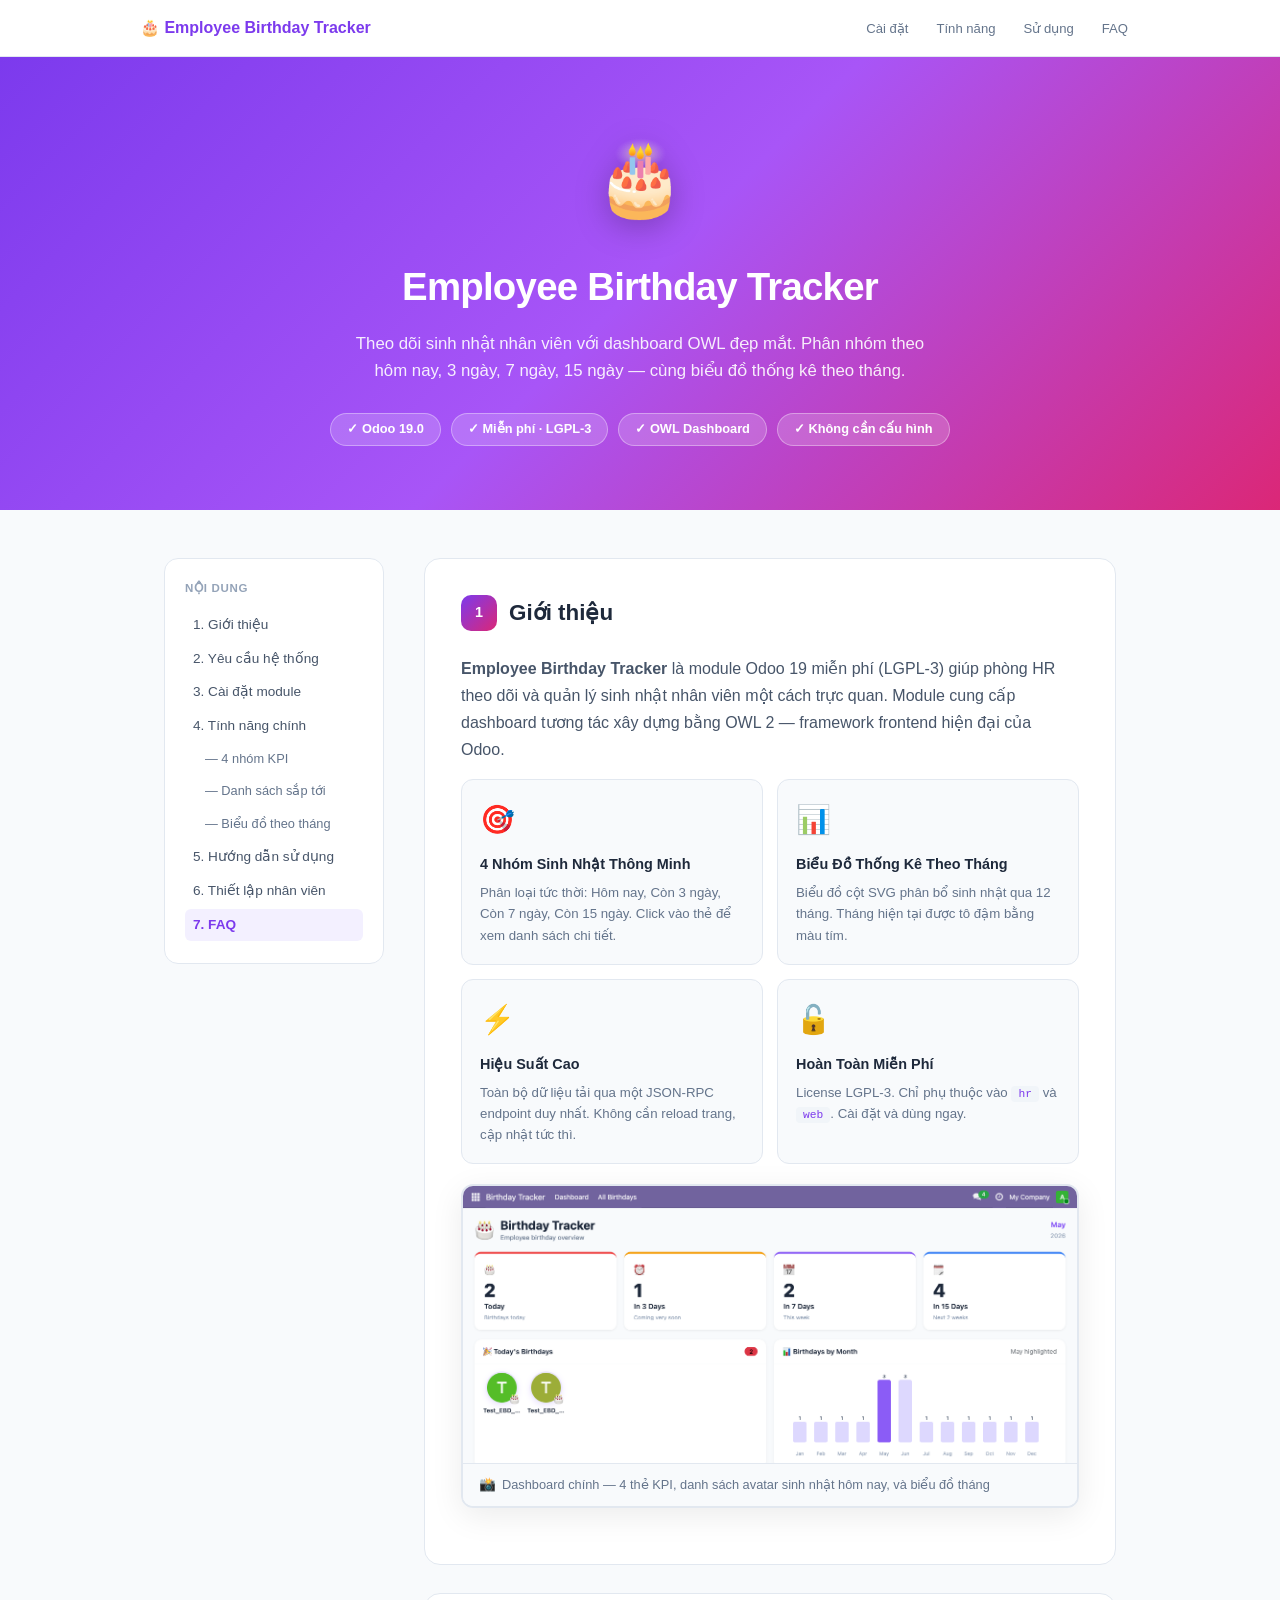
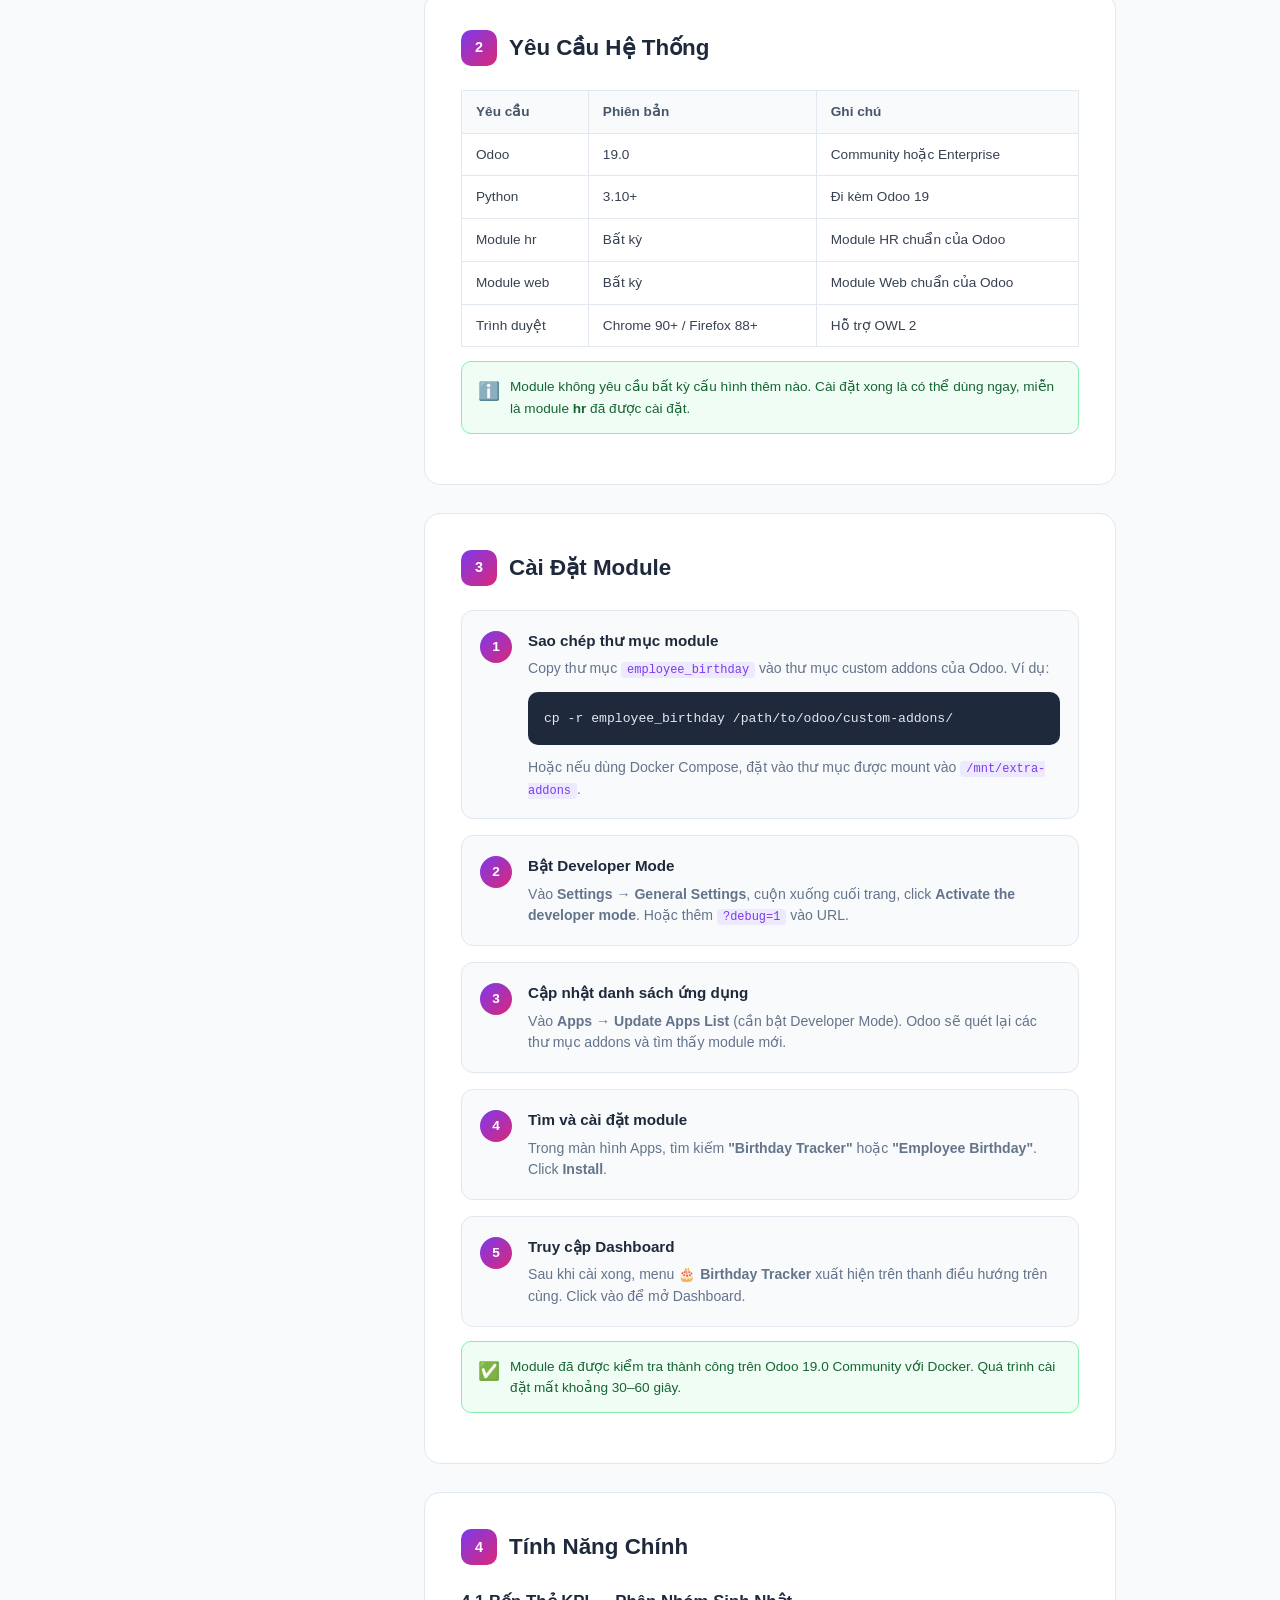
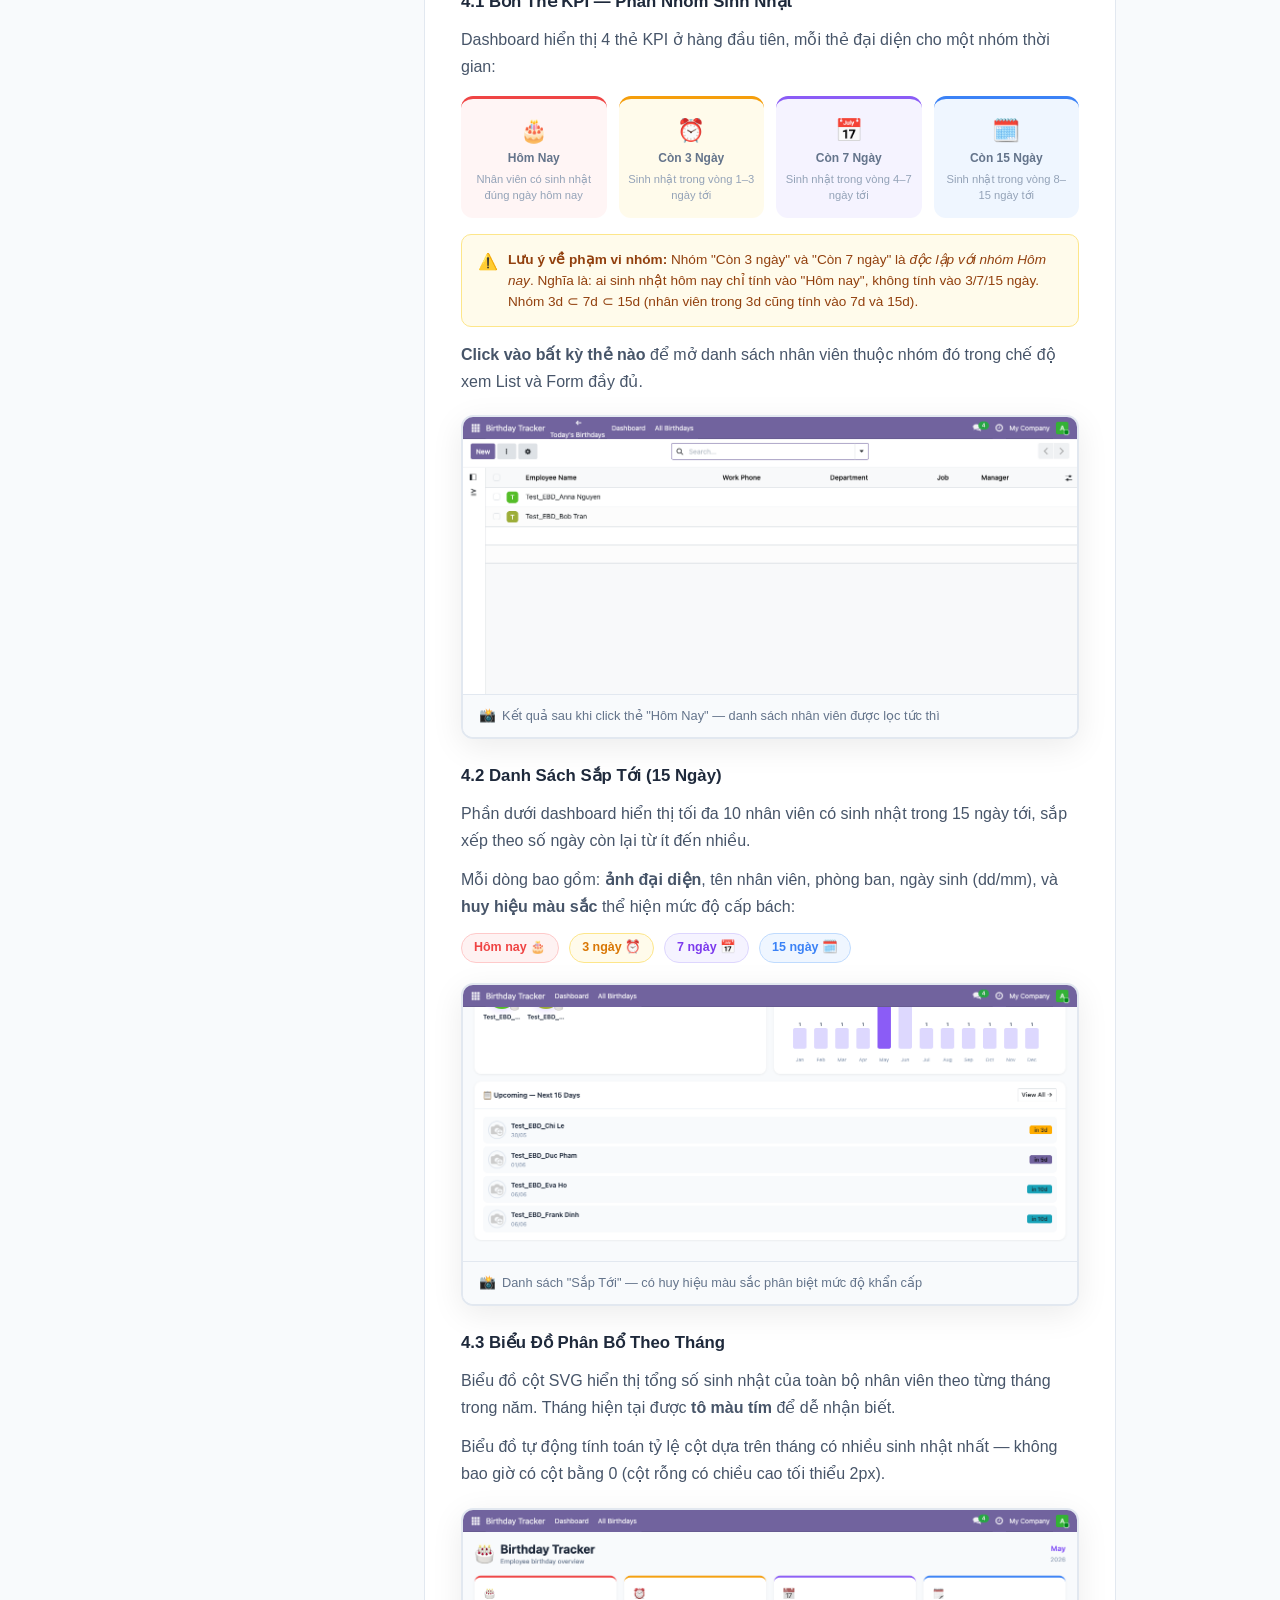
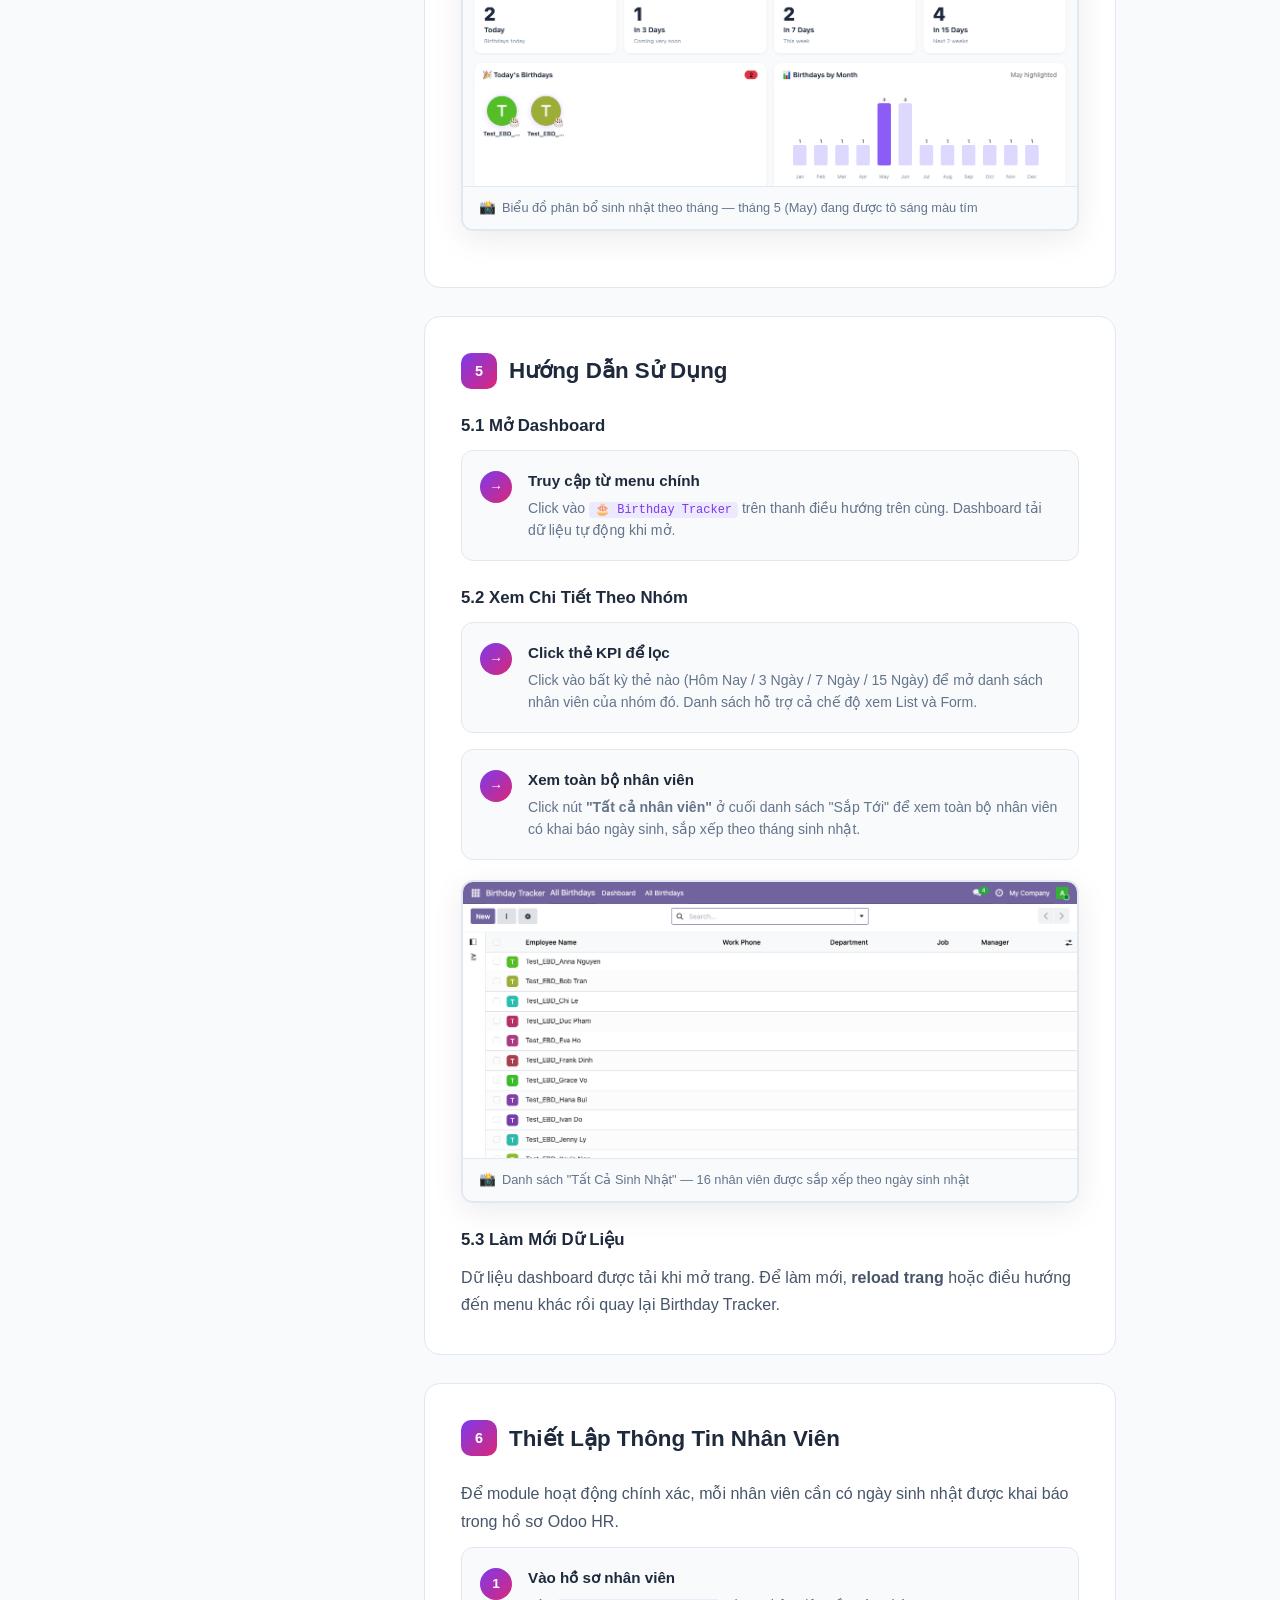
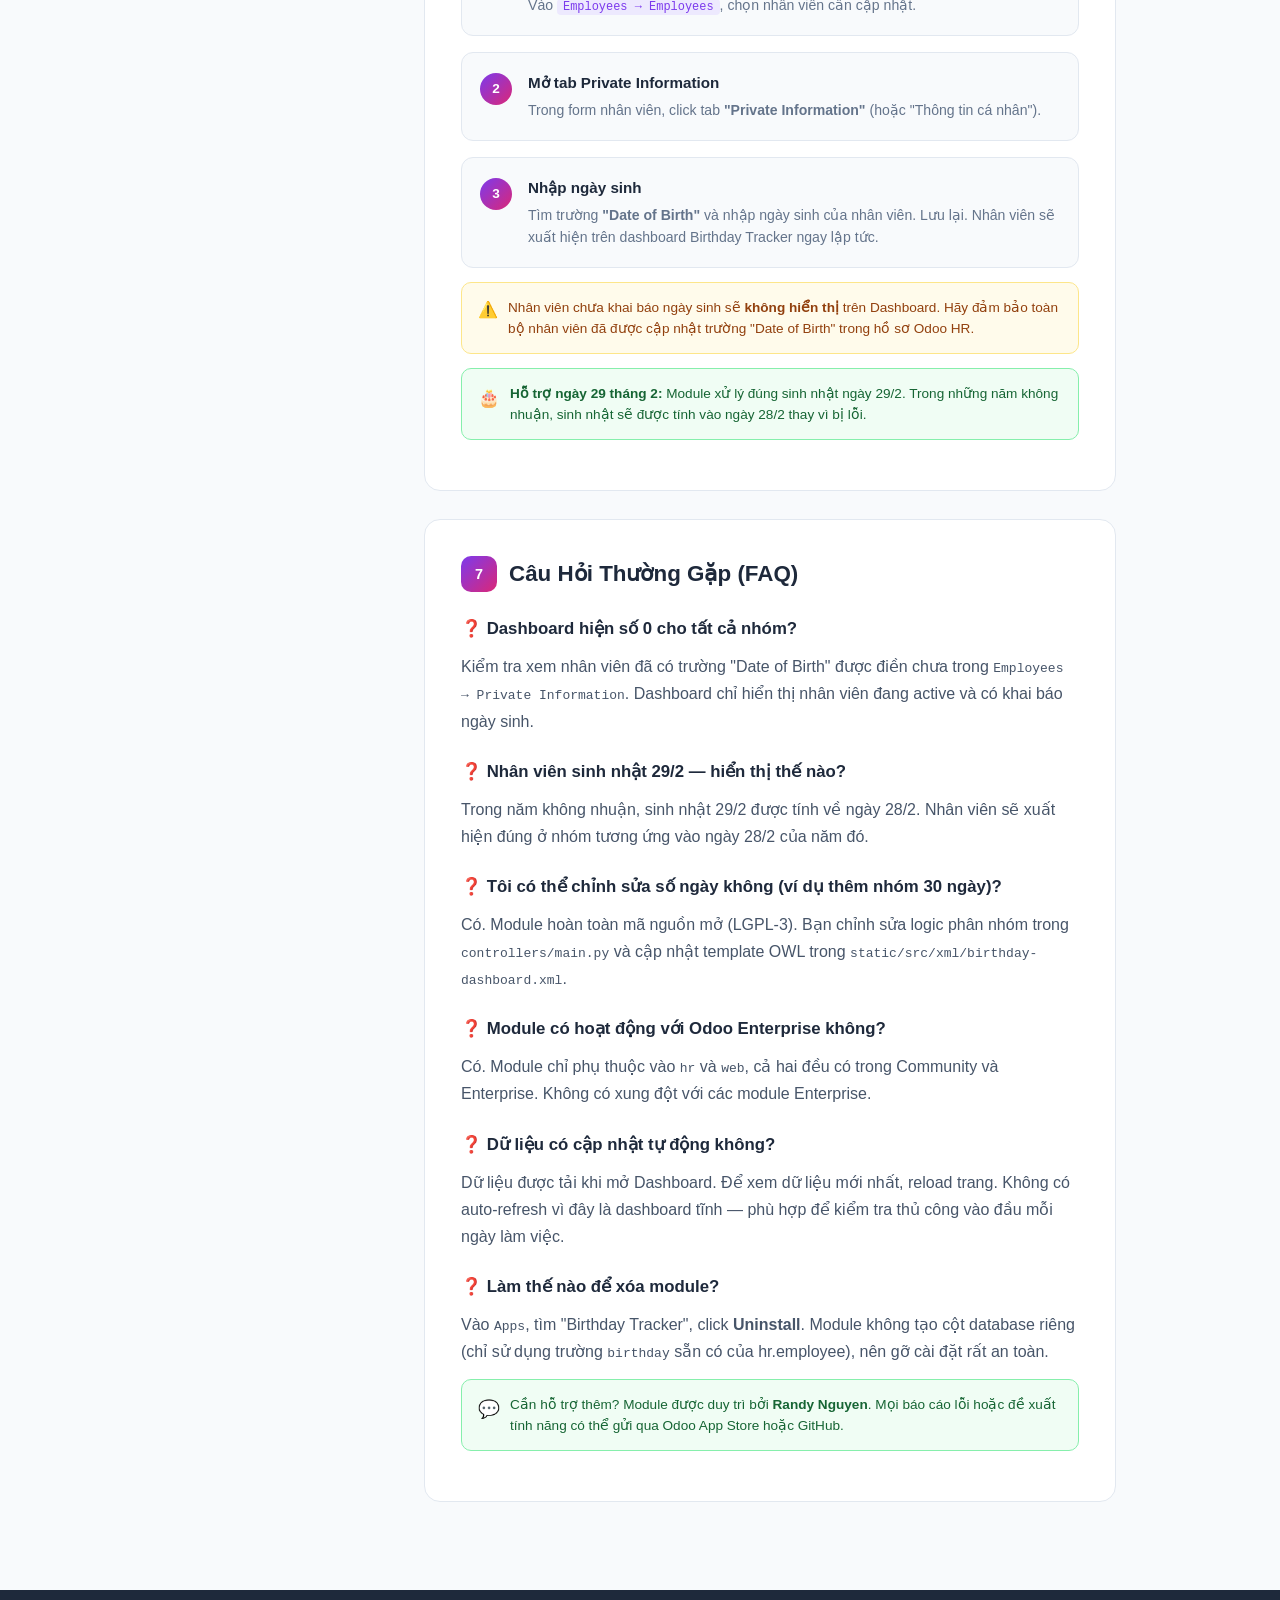
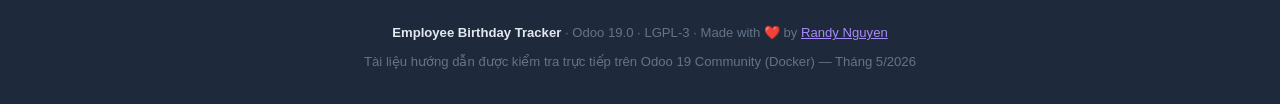
==== odoo_employee_birthday/static/description/guide.html @ 793b199d "feat: replace banner.png with screenshot collage (1200x630) - Left: title, features, tags on purple " ====
<!DOCTYPE html>
<html lang="vi">
<head>
<meta charset="UTF-8">
<meta name="viewport" content="width=device-width, initial-scale=1.0">
<title>Hướng dẫn sử dụng — Employee Birthday Tracker (Odoo 19)</title>
<style>
*{margin:0;padding:0;box-sizing:border-box}
body{font-family:-apple-system,BlinkMacSystemFont,'Segoe UI',Roboto,sans-serif;color:#1e293b;background:#f8fafc;line-height:1.6}

/* Nav */
.nav{position:sticky;top:0;z-index:100;background:rgba(255,255,255,.95);backdrop-filter:blur(8px);border-bottom:1px solid #e2e8f0;padding:0 24px}
.nav-inner{max-width:1000px;margin:0 auto;display:flex;align-items:center;gap:16px;height:56px}
.nav-brand{font-size:1rem;font-weight:800;color:#7c3aed;display:flex;align-items:center;gap:8px}
.nav-links{display:flex;gap:4px;margin-left:auto}
.nav-links a{color:#64748b;text-decoration:none;font-size:.82rem;padding:6px 12px;border-radius:6px;transition:background .15s}
.nav-links a:hover{background:#f1f5f9;color:#1e293b}

/* Hero */
.hero{background:linear-gradient(135deg,#7c3aed 0%,#a855f7 50%,#db2777 100%);color:#fff;padding:64px 24px;text-align:center}
.hero-icon{font-size:72px;display:block;margin-bottom:20px;filter:drop-shadow(0 6px 16px rgba(0,0,0,.25))}
.hero h1{font-size:2.4rem;font-weight:800;margin-bottom:12px;letter-spacing:-.02em}
.hero p{font-size:1.05rem;opacity:.9;max-width:580px;margin:0 auto 28px;line-height:1.65}
.badges{display:flex;gap:10px;justify-content:center;flex-wrap:wrap}
.badge{background:rgba(255,255,255,.18);border:1px solid rgba(255,255,255,.35);color:#fff;padding:5px 16px;border-radius:20px;font-size:.8rem;font-weight:700}

/* Main layout */
.layout{max-width:1000px;margin:48px auto;padding:0 24px;display:grid;grid-template-columns:220px 1fr;gap:40px;align-items:start}
.sidebar{position:sticky;top:72px}
.toc{background:#fff;border:1.5px solid #e2e8f0;border-radius:14px;padding:20px;list-style:none}
.toc-title{font-size:.72rem;font-weight:700;text-transform:uppercase;letter-spacing:.06em;color:#94a3b8;margin-bottom:12px}
.toc li{margin-bottom:2px}
.toc a{color:#475569;text-decoration:none;font-size:.85rem;display:block;padding:5px 8px;border-radius:6px;transition:all .15s}
.toc a:hover,.toc a.active{background:#f3f0ff;color:#7c3aed;font-weight:600}
.toc .sub a{padding-left:20px;font-size:.8rem;color:#64748b}

/* Sections */
.content{}
.section{background:#fff;border:1.5px solid #e2e8f0;border-radius:16px;padding:36px;margin-bottom:28px;scroll-margin-top:72px}
.section-header{display:flex;align-items:center;gap:12px;margin-bottom:24px}
.section-num{width:36px;height:36px;background:linear-gradient(135deg,#7c3aed,#db2777);color:#fff;border-radius:10px;display:flex;align-items:center;justify-content:center;font-weight:800;font-size:.9rem;flex-shrink:0}
.section h2{font-size:1.4rem;font-weight:800;color:#1e293b}
.section h3{font-size:1.05rem;font-weight:700;color:#1e293b;margin:24px 0 10px}
.section p{color:#475569;line-height:1.7;margin-bottom:12px}
.section p:last-child{margin-bottom:0}

/* Steps */
.steps{display:flex;flex-direction:column;gap:16px}
.step{display:flex;gap:16px;padding:18px;background:#f8fafc;border-radius:12px;border:1px solid #e2e8f0}
.step-n{width:32px;height:32px;background:linear-gradient(135deg,#7c3aed,#db2777);color:#fff;border-radius:50%;display:flex;align-items:center;justify-content:center;font-weight:800;font-size:.85rem;flex-shrink:0;margin-top:2px}
.step h4{font-size:.95rem;font-weight:700;margin-bottom:5px;color:#1e293b}
.step p{color:#64748b;font-size:.88rem;line-height:1.55;margin:0}
.step code{background:#ede9fe;padding:1px 6px;border-radius:4px;font-size:.85em;color:#7c3aed}

/* Screenshots */
.screenshot-wrap{margin:20px 0;border-radius:12px;overflow:hidden;border:2px solid #e2e8f0;box-shadow:0 8px 32px rgba(0,0,0,.08)}
.screenshot-wrap img{width:100%;display:block}
.screenshot-caption{background:#f8fafc;padding:10px 16px;font-size:.8rem;color:#64748b;border-top:1px solid #e2e8f0;display:flex;align-items:center;gap:6px}
.screenshot-caption::before{content:'📸';font-size:.85rem}

/* Feature cards */
.feat-grid{display:grid;grid-template-columns:1fr 1fr;gap:14px;margin-top:16px}
.feat{background:#f8fafc;border:1.5px solid #e2e8f0;border-radius:12px;padding:18px}
.feat-ico{font-size:28px;display:block;margin-bottom:10px}
.feat h4{font-size:.9rem;font-weight:700;color:#1e293b;margin-bottom:6px}
.feat p{color:#64748b;font-size:.83rem;line-height:1.6;margin:0}

/* KPI legend */
.kpi-legend{display:grid;grid-template-columns:repeat(4,1fr);gap:12px;margin:16px 0}
.kpi-item{text-align:center;padding:14px 8px;border-radius:12px;border-top:3px solid}
.kpi-item.today{background:#fff5f5;border-color:#ef4444}
.kpi-item.d3{background:#fffbeb;border-color:#f59e0b}
.kpi-item.d7{background:#f5f3ff;border-color:#8b5cf6}
.kpi-item.d15{background:#eff6ff;border-color:#3b82f6}
.kpi-label{font-size:.75rem;font-weight:700;color:#64748b;margin-bottom:4px}
.kpi-emoji{font-size:1.4rem}
.kpi-desc{font-size:.7rem;color:#94a3b8;margin-top:4px;line-height:1.4}

/* Urgency badges reference */
.badge-row{display:flex;flex-wrap:wrap;gap:10px;margin:12px 0}
.urgency-badge{padding:4px 12px;border-radius:20px;font-size:.78rem;font-weight:700}
.b-today{background:#fef2f2;color:#ef4444;border:1px solid #fecaca}
.b-3d{background:#fffbeb;color:#d97706;border:1px solid #fde68a}
.b-7d{background:#f5f3ff;color:#7c3aed;border:1px solid #ddd6fe}
.b-15d{background:#eff6ff;color:#3b82f6;border:1px solid #bfdbfe}

/* Code blocks */
pre{background:#1e293b;color:#e2e8f0;padding:16px;border-radius:10px;font-size:.82rem;overflow-x:auto;margin:12px 0;line-height:1.6}
pre .c{color:#94a3b8}
code.inline{background:#f1f5f9;padding:2px 7px;border-radius:4px;font-size:.85em;color:#7c3aed}

/* Info box */
.info-box{background:#f0fdf4;border:1.5px solid #86efac;border-radius:10px;padding:14px 16px;display:flex;gap:10px;margin:14px 0}
.info-box .icon{font-size:1.1rem;flex-shrink:0;margin-top:1px}
.info-box p{color:#166534;font-size:.85rem;margin:0;line-height:1.55}

.warn-box{background:#fffbeb;border:1.5px solid #fde68a;border-radius:10px;padding:14px 16px;display:flex;gap:10px;margin:14px 0}
.warn-box p{color:#92400e;font-size:.85rem;margin:0;line-height:1.55}

/* Table */
table{width:100%;border-collapse:collapse;font-size:.85rem;margin:14px 0}
th{background:#f8fafc;color:#475569;text-align:left;padding:10px 14px;border:1px solid #e2e8f0;font-weight:700}
td{padding:10px 14px;border:1px solid #e2e8f0;color:#374151;vertical-align:top}
tr:hover td{background:#fafafa}

/* Footer */
footer{background:#1e293b;color:#64748b;text-align:center;padding:32px 24px;margin-top:60px;font-size:.82rem}
footer a{color:#a78bfa}
footer strong{color:#e2e8f0}

/* Responsive */
@media(max-width:768px){
  .layout{grid-template-columns:1fr}
  .sidebar{display:none}
  .hero h1{font-size:1.75rem}
  .feat-grid{grid-template-columns:1fr}
  .kpi-legend{grid-template-columns:repeat(2,1fr)}
}
</style>
</head>
<body>

<!-- Nav -->
<nav class="nav">
  <div class="nav-inner">
    <div class="nav-brand">🎂 Employee Birthday Tracker</div>
    <div class="nav-links">
      <a href="#install">Cài đặt</a>
      <a href="#features">Tính năng</a>
      <a href="#usage">Sử dụng</a>
      <a href="#faq">FAQ</a>
    </div>
  </div>
</nav>

<!-- Hero -->
<div class="hero">
  <span class="hero-icon">🎂</span>
  <h1>Employee Birthday Tracker</h1>
  <p>Theo dõi sinh nhật nhân viên với dashboard OWL đẹp mắt. Phân nhóm theo hôm nay, 3 ngày, 7 ngày, 15 ngày — cùng biểu đồ thống kê theo tháng.</p>
  <div class="badges">
    <span class="badge">✓ Odoo 19.0</span>
    <span class="badge">✓ Miễn phí · LGPL-3</span>
    <span class="badge">✓ OWL Dashboard</span>
    <span class="badge">✓ Không cần cấu hình</span>
  </div>
</div>

<!-- Body -->
<div class="layout">

  <!-- Sidebar TOC -->
  <aside class="sidebar">
    <ul class="toc">
      <div class="toc-title">Nội dung</div>
      <li><a href="#overview">1. Giới thiệu</a></li>
      <li><a href="#requirements">2. Yêu cầu hệ thống</a></li>
      <li><a href="#install">3. Cài đặt module</a></li>
      <li><a href="#features">4. Tính năng chính</a></li>
      <li class="sub"><li class="sub"><a href="#kpi-cards">— 4 nhóm KPI</a></li></li>
      <li class="sub"><a href="#upcoming-list">— Danh sách sắp tới</a></li>
      <li class="sub"><a href="#monthly-chart">— Biểu đồ theo tháng</a></li>
      <li><a href="#usage">5. Hướng dẫn sử dụng</a></li>
      <li><a href="#employee-setup">6. Thiết lập nhân viên</a></li>
      <li><a href="#faq">7. FAQ</a></li>
    </ul>
  </aside>

  <!-- Main content -->
  <main class="content">

    <!-- 1. Overview -->
    <section class="section" id="overview">
      <div class="section-header">
        <div class="section-num">1</div>
        <h2>Giới thiệu</h2>
      </div>
      <p>
        <strong>Employee Birthday Tracker</strong> là module Odoo 19 miễn phí (LGPL-3) giúp phòng HR theo dõi và quản lý sinh nhật nhân viên một cách trực quan. Module cung cấp dashboard tương tác xây dựng bằng OWL 2 — framework frontend hiện đại của Odoo.
      </p>

      <div class="feat-grid">
        <div class="feat">
          <span class="feat-ico">🎯</span>
          <h4>4 Nhóm Sinh Nhật Thông Minh</h4>
          <p>Phân loại tức thời: Hôm nay, Còn 3 ngày, Còn 7 ngày, Còn 15 ngày. Click vào thẻ để xem danh sách chi tiết.</p>
        </div>
        <div class="feat">
          <span class="feat-ico">📊</span>
          <h4>Biểu Đồ Thống Kê Theo Tháng</h4>
          <p>Biểu đồ cột SVG phân bổ sinh nhật qua 12 tháng. Tháng hiện tại được tô đậm bằng màu tím.</p>
        </div>
        <div class="feat">
          <span class="feat-ico">⚡</span>
          <h4>Hiệu Suất Cao</h4>
          <p>Toàn bộ dữ liệu tải qua một JSON-RPC endpoint duy nhất. Không cần reload trang, cập nhật tức thì.</p>
        </div>
        <div class="feat">
          <span class="feat-ico">🔓</span>
          <h4>Hoàn Toàn Miễn Phí</h4>
          <p>License LGPL-3. Chỉ phụ thuộc vào <code class="inline">hr</code> và <code class="inline">web</code>. Cài đặt và dùng ngay.</p>
        </div>
      </div>

      <div class="screenshot-wrap">
        <img src="screenshots/01-dashboard.png" alt="Dashboard chính Employee Birthday Tracker" loading="lazy">
        <div class="screenshot-caption">Dashboard chính — 4 thẻ KPI, danh sách avatar sinh nhật hôm nay, và biểu đồ tháng</div>
      </div>
    </section>

    <!-- 2. Requirements -->
    <section class="section" id="requirements">
      <div class="section-header">
        <div class="section-num">2</div>
        <h2>Yêu Cầu Hệ Thống</h2>
      </div>
      <table>
        <tr><th>Yêu cầu</th><th>Phiên bản</th><th>Ghi chú</th></tr>
        <tr><td>Odoo</td><td>19.0</td><td>Community hoặc Enterprise</td></tr>
        <tr><td>Python</td><td>3.10+</td><td>Đi kèm Odoo 19</td></tr>
        <tr><td>Module hr</td><td>Bất kỳ</td><td>Module HR chuẩn của Odoo</td></tr>
        <tr><td>Module web</td><td>Bất kỳ</td><td>Module Web chuẩn của Odoo</td></tr>
        <tr><td>Trình duyệt</td><td>Chrome 90+ / Firefox 88+</td><td>Hỗ trợ OWL 2</td></tr>
      </table>
      <div class="info-box">
        <span class="icon">ℹ️</span>
        <p>Module không yêu cầu bất kỳ cấu hình thêm nào. Cài đặt xong là có thể dùng ngay, miễn là module <strong>hr</strong> đã được cài đặt.</p>
      </div>
    </section>

    <!-- 3. Installation -->
    <section class="section" id="install">
      <div class="section-header">
        <div class="section-num">3</div>
        <h2>Cài Đặt Module</h2>
      </div>

      <div class="steps">
        <div class="step">
          <div class="step-n">1</div>
          <div>
            <h4>Sao chép thư mục module</h4>
            <p>Copy thư mục <code>employee_birthday</code> vào thư mục custom addons của Odoo. Ví dụ:</p>
            <pre>cp -r employee_birthday /path/to/odoo/custom-addons/</pre>
            <p>Hoặc nếu dùng Docker Compose, đặt vào thư mục được mount vào <code>/mnt/extra-addons</code>.</p>
          </div>
        </div>

        <div class="step">
          <div class="step-n">2</div>
          <div>
            <h4>Bật Developer Mode</h4>
            <p>Vào <strong>Settings → General Settings</strong>, cuộn xuống cuối trang, click <strong>Activate the developer mode</strong>. Hoặc thêm <code>?debug=1</code> vào URL.</p>
          </div>
        </div>

        <div class="step">
          <div class="step-n">3</div>
          <div>
            <h4>Cập nhật danh sách ứng dụng</h4>
            <p>Vào <strong>Apps → Update Apps List</strong> (cần bật Developer Mode). Odoo sẽ quét lại các thư mục addons và tìm thấy module mới.</p>
          </div>
        </div>

        <div class="step">
          <div class="step-n">4</div>
          <div>
            <h4>Tìm và cài đặt module</h4>
            <p>Trong màn hình Apps, tìm kiếm <strong>"Birthday Tracker"</strong> hoặc <strong>"Employee Birthday"</strong>. Click <strong>Install</strong>.</p>
          </div>
        </div>

        <div class="step">
          <div class="step-n">5</div>
          <div>
            <h4>Truy cập Dashboard</h4>
            <p>Sau khi cài xong, menu <strong>🎂 Birthday Tracker</strong> xuất hiện trên thanh điều hướng trên cùng. Click vào để mở Dashboard.</p>
          </div>
        </div>
      </div>

      <div class="info-box">
        <span class="icon">✅</span>
        <p>Module đã được kiểm tra thành công trên Odoo 19.0 Community với Docker. Quá trình cài đặt mất khoảng 30–60 giây.</p>
      </div>
    </section>

    <!-- 4. Features -->
    <section class="section" id="features">
      <div class="section-header">
        <div class="section-num">4</div>
        <h2>Tính Năng Chính</h2>
      </div>

      <!-- 4a. KPI Cards -->
      <h3 id="kpi-cards">4.1 Bốn Thẻ KPI — Phân Nhóm Sinh Nhật</h3>
      <p>Dashboard hiển thị 4 thẻ KPI ở hàng đầu tiên, mỗi thẻ đại diện cho một nhóm thời gian:</p>

      <div class="kpi-legend">
        <div class="kpi-item today">
          <div class="kpi-emoji">🎂</div>
          <div class="kpi-label">Hôm Nay</div>
          <div class="kpi-desc">Nhân viên có sinh nhật đúng ngày hôm nay</div>
        </div>
        <div class="kpi-item d3">
          <div class="kpi-emoji">⏰</div>
          <div class="kpi-label">Còn 3 Ngày</div>
          <div class="kpi-desc">Sinh nhật trong vòng 1–3 ngày tới</div>
        </div>
        <div class="kpi-item d7">
          <div class="kpi-emoji">📅</div>
          <div class="kpi-label">Còn 7 Ngày</div>
          <div class="kpi-desc">Sinh nhật trong vòng 4–7 ngày tới</div>
        </div>
        <div class="kpi-item d15">
          <div class="kpi-emoji">🗓️</div>
          <div class="kpi-label">Còn 15 Ngày</div>
          <div class="kpi-desc">Sinh nhật trong vòng 8–15 ngày tới</div>
        </div>
      </div>

      <div class="warn-box">
        <span class="icon">⚠️</span>
        <p><strong>Lưu ý về phạm vi nhóm:</strong> Nhóm "Còn 3 ngày" và "Còn 7 ngày" là <em>độc lập với nhóm Hôm nay</em>. Nghĩa là: ai sinh nhật hôm nay chỉ tính vào "Hôm nay", không tính vào 3/7/15 ngày. Nhóm 3d ⊂ 7d ⊂ 15d (nhân viên trong 3d cũng tính vào 7d và 15d).</p>
      </div>

      <p><strong>Click vào bất kỳ thẻ nào</strong> để mở danh sách nhân viên thuộc nhóm đó trong chế độ xem List và Form đầy đủ.</p>

      <div class="screenshot-wrap">
        <img src="screenshots/04-today-filtered-list.png" alt="Danh sách lọc sinh nhật hôm nay" loading="lazy">
        <div class="screenshot-caption">Kết quả sau khi click thẻ "Hôm Nay" — danh sách nhân viên được lọc tức thì</div>
      </div>

      <!-- 4b. Upcoming list -->
      <h3 id="upcoming-list">4.2 Danh Sách Sắp Tới (15 Ngày)</h3>
      <p>Phần dưới dashboard hiển thị tối đa 10 nhân viên có sinh nhật trong 15 ngày tới, sắp xếp theo số ngày còn lại từ ít đến nhiều.</p>
      <p>Mỗi dòng bao gồm: <strong>ảnh đại diện</strong>, tên nhân viên, phòng ban, ngày sinh (dd/mm), và <strong>huy hiệu màu sắc</strong> thể hiện mức độ cấp bách:</p>
      <div class="badge-row">
        <span class="urgency-badge b-today">Hôm nay 🎂</span>
        <span class="urgency-badge b-3d">3 ngày ⏰</span>
        <span class="urgency-badge b-7d">7 ngày 📅</span>
        <span class="urgency-badge b-15d">15 ngày 🗓️</span>
      </div>

      <div class="screenshot-wrap">
        <img src="screenshots/03-upcoming-list.png" alt="Danh sách sinh nhật sắp tới" loading="lazy">
        <div class="screenshot-caption">Danh sách "Sắp Tới" — có huy hiệu màu sắc phân biệt mức độ khẩn cấp</div>
      </div>

      <!-- 4c. Monthly chart -->
      <h3 id="monthly-chart">4.3 Biểu Đồ Phân Bổ Theo Tháng</h3>
      <p>Biểu đồ cột SVG hiển thị tổng số sinh nhật của toàn bộ nhân viên theo từng tháng trong năm. Tháng hiện tại được <strong>tô màu tím</strong> để dễ nhận biết.</p>
      <p>Biểu đồ tự động tính toán tỷ lệ cột dựa trên tháng có nhiều sinh nhật nhất — không bao giờ có cột bằng 0 (cột rỗng có chiều cao tối thiểu 2px).</p>

      <div class="screenshot-wrap">
        <img src="screenshots/02-dashboard-upcoming.png" alt="Biểu đồ tháng và danh sách upcoming" loading="lazy">
        <div class="screenshot-caption">Biểu đồ phân bổ sinh nhật theo tháng — tháng 5 (May) đang được tô sáng màu tím</div>
      </div>
    </section>

    <!-- 5. Usage -->
    <section class="section" id="usage">
      <div class="section-header">
        <div class="section-num">5</div>
        <h2>Hướng Dẫn Sử Dụng</h2>
      </div>

      <h3>5.1 Mở Dashboard</h3>
      <div class="steps">
        <div class="step">
          <div class="step-n">→</div>
          <div>
            <h4>Truy cập từ menu chính</h4>
            <p>Click vào <code>🎂 Birthday Tracker</code> trên thanh điều hướng trên cùng. Dashboard tải dữ liệu tự động khi mở.</p>
          </div>
        </div>
      </div>

      <h3>5.2 Xem Chi Tiết Theo Nhóm</h3>
      <div class="steps">
        <div class="step">
          <div class="step-n">→</div>
          <div>
            <h4>Click thẻ KPI để lọc</h4>
            <p>Click vào bất kỳ thẻ nào (Hôm Nay / 3 Ngày / 7 Ngày / 15 Ngày) để mở danh sách nhân viên của nhóm đó. Danh sách hỗ trợ cả chế độ xem List và Form.</p>
          </div>
        </div>
        <div class="step">
          <div class="step-n">→</div>
          <div>
            <h4>Xem toàn bộ nhân viên</h4>
            <p>Click nút <strong>"Tất cả nhân viên"</strong> ở cuối danh sách "Sắp Tới" để xem toàn bộ nhân viên có khai báo ngày sinh, sắp xếp theo tháng sinh nhật.</p>
          </div>
        </div>
      </div>

      <div class="screenshot-wrap">
        <img src="screenshots/05-all-birthdays.png" alt="Toàn bộ danh sách sinh nhật" loading="lazy">
        <div class="screenshot-caption">Danh sách "Tất Cả Sinh Nhật" — 16 nhân viên được sắp xếp theo ngày sinh nhật</div>
      </div>

      <h3>5.3 Làm Mới Dữ Liệu</h3>
      <p>Dữ liệu dashboard được tải khi mở trang. Để làm mới, <strong>reload trang</strong> hoặc điều hướng đến menu khác rồi quay lại Birthday Tracker.</p>
    </section>

    <!-- 6. Employee Setup -->
    <section class="section" id="employee-setup">
      <div class="section-header">
        <div class="section-num">6</div>
        <h2>Thiết Lập Thông Tin Nhân Viên</h2>
      </div>
      <p>Để module hoạt động chính xác, mỗi nhân viên cần có ngày sinh nhật được khai báo trong hồ sơ Odoo HR.</p>

      <div class="steps">
        <div class="step">
          <div class="step-n">1</div>
          <div>
            <h4>Vào hồ sơ nhân viên</h4>
            <p>Vào <code>Employees → Employees</code>, chọn nhân viên cần cập nhật.</p>
          </div>
        </div>
        <div class="step">
          <div class="step-n">2</div>
          <div>
            <h4>Mở tab Private Information</h4>
            <p>Trong form nhân viên, click tab <strong>"Private Information"</strong> (hoặc "Thông tin cá nhân").</p>
          </div>
        </div>
        <div class="step">
          <div class="step-n">3</div>
          <div>
            <h4>Nhập ngày sinh</h4>
            <p>Tìm trường <strong>"Date of Birth"</strong> và nhập ngày sinh của nhân viên. Lưu lại. Nhân viên sẽ xuất hiện trên dashboard Birthday Tracker ngay lập tức.</p>
          </div>
        </div>
      </div>

      <div class="warn-box">
        <span class="icon">⚠️</span>
        <p>Nhân viên chưa khai báo ngày sinh sẽ <strong>không hiển thị</strong> trên Dashboard. Hãy đảm bảo toàn bộ nhân viên đã được cập nhật trường "Date of Birth" trong hồ sơ Odoo HR.</p>
      </div>

      <div class="info-box">
        <span class="icon">🎂</span>
        <p><strong>Hỗ trợ ngày 29 tháng 2:</strong> Module xử lý đúng sinh nhật ngày 29/2. Trong những năm không nhuận, sinh nhật sẽ được tính vào ngày 28/2 thay vì bị lỗi.</p>
      </div>
    </section>

    <!-- 7. FAQ -->
    <section class="section" id="faq">
      <div class="section-header">
        <div class="section-num">7</div>
        <h2>Câu Hỏi Thường Gặp (FAQ)</h2>
      </div>

      <h3>❓ Dashboard hiện số 0 cho tất cả nhóm?</h3>
      <p>Kiểm tra xem nhân viên đã có trường "Date of Birth" được điền chưa trong <code>Employees → Private Information</code>. Dashboard chỉ hiển thị nhân viên đang active và có khai báo ngày sinh.</p>

      <h3>❓ Nhân viên sinh nhật 29/2 — hiển thị thế nào?</h3>
      <p>Trong năm không nhuận, sinh nhật 29/2 được tính về ngày 28/2. Nhân viên sẽ xuất hiện đúng ở nhóm tương ứng vào ngày 28/2 của năm đó.</p>

      <h3>❓ Tôi có thể chỉnh sửa số ngày không (ví dụ thêm nhóm 30 ngày)?</h3>
      <p>Có. Module hoàn toàn mã nguồn mở (LGPL-3). Bạn chỉnh sửa logic phân nhóm trong <code>controllers/main.py</code> và cập nhật template OWL trong <code>static/src/xml/birthday-dashboard.xml</code>.</p>

      <h3>❓ Module có hoạt động với Odoo Enterprise không?</h3>
      <p>Có. Module chỉ phụ thuộc vào <code>hr</code> và <code>web</code>, cả hai đều có trong Community và Enterprise. Không có xung đột với các module Enterprise.</p>

      <h3>❓ Dữ liệu có cập nhật tự động không?</h3>
      <p>Dữ liệu được tải khi mở Dashboard. Để xem dữ liệu mới nhất, reload trang. Không có auto-refresh vì đây là dashboard tĩnh — phù hợp để kiểm tra thủ công vào đầu mỗi ngày làm việc.</p>

      <h3>❓ Làm thế nào để xóa module?</h3>
      <p>Vào <code>Apps</code>, tìm "Birthday Tracker", click <strong>Uninstall</strong>. Module không tạo cột database riêng (chỉ sử dụng trường <code>birthday</code> sẵn có của hr.employee), nên gỡ cài đặt rất an toàn.</p>

      <div class="info-box">
        <span class="icon">💬</span>
        <p>Cần hỗ trợ thêm? Module được duy trì bởi <strong>Randy Nguyen</strong>. Mọi báo cáo lỗi hoặc đề xuất tính năng có thể gửi qua Odoo App Store hoặc GitHub.</p>
      </div>
    </section>

  </main>
</div>

<footer>
  <p><strong>Employee Birthday Tracker</strong> · Odoo 19.0 · LGPL-3 · Made with ❤️ by <a href="#">Randy Nguyen</a></p>
  <p style="margin-top:8px">Tài liệu hướng dẫn được kiểm tra trực tiếp trên Odoo 19 Community (Docker) — Tháng 5/2026</p>
</footer>

<script>
// Highlight active TOC item on scroll
const sections = document.querySelectorAll('.section[id]');
const links = document.querySelectorAll('.toc a');
const observer = new IntersectionObserver(entries => {
  entries.forEach(e => {
    if (e.isIntersecting) {
      links.forEach(l => l.classList.toggle('active', l.getAttribute('href') === '#' + e.target.id));
    }
  });
}, { threshold: 0.3, rootMargin: '-60px 0px -60% 0px' });
sections.forEach(s => observer.observe(s));
</script>

</body>
</html>
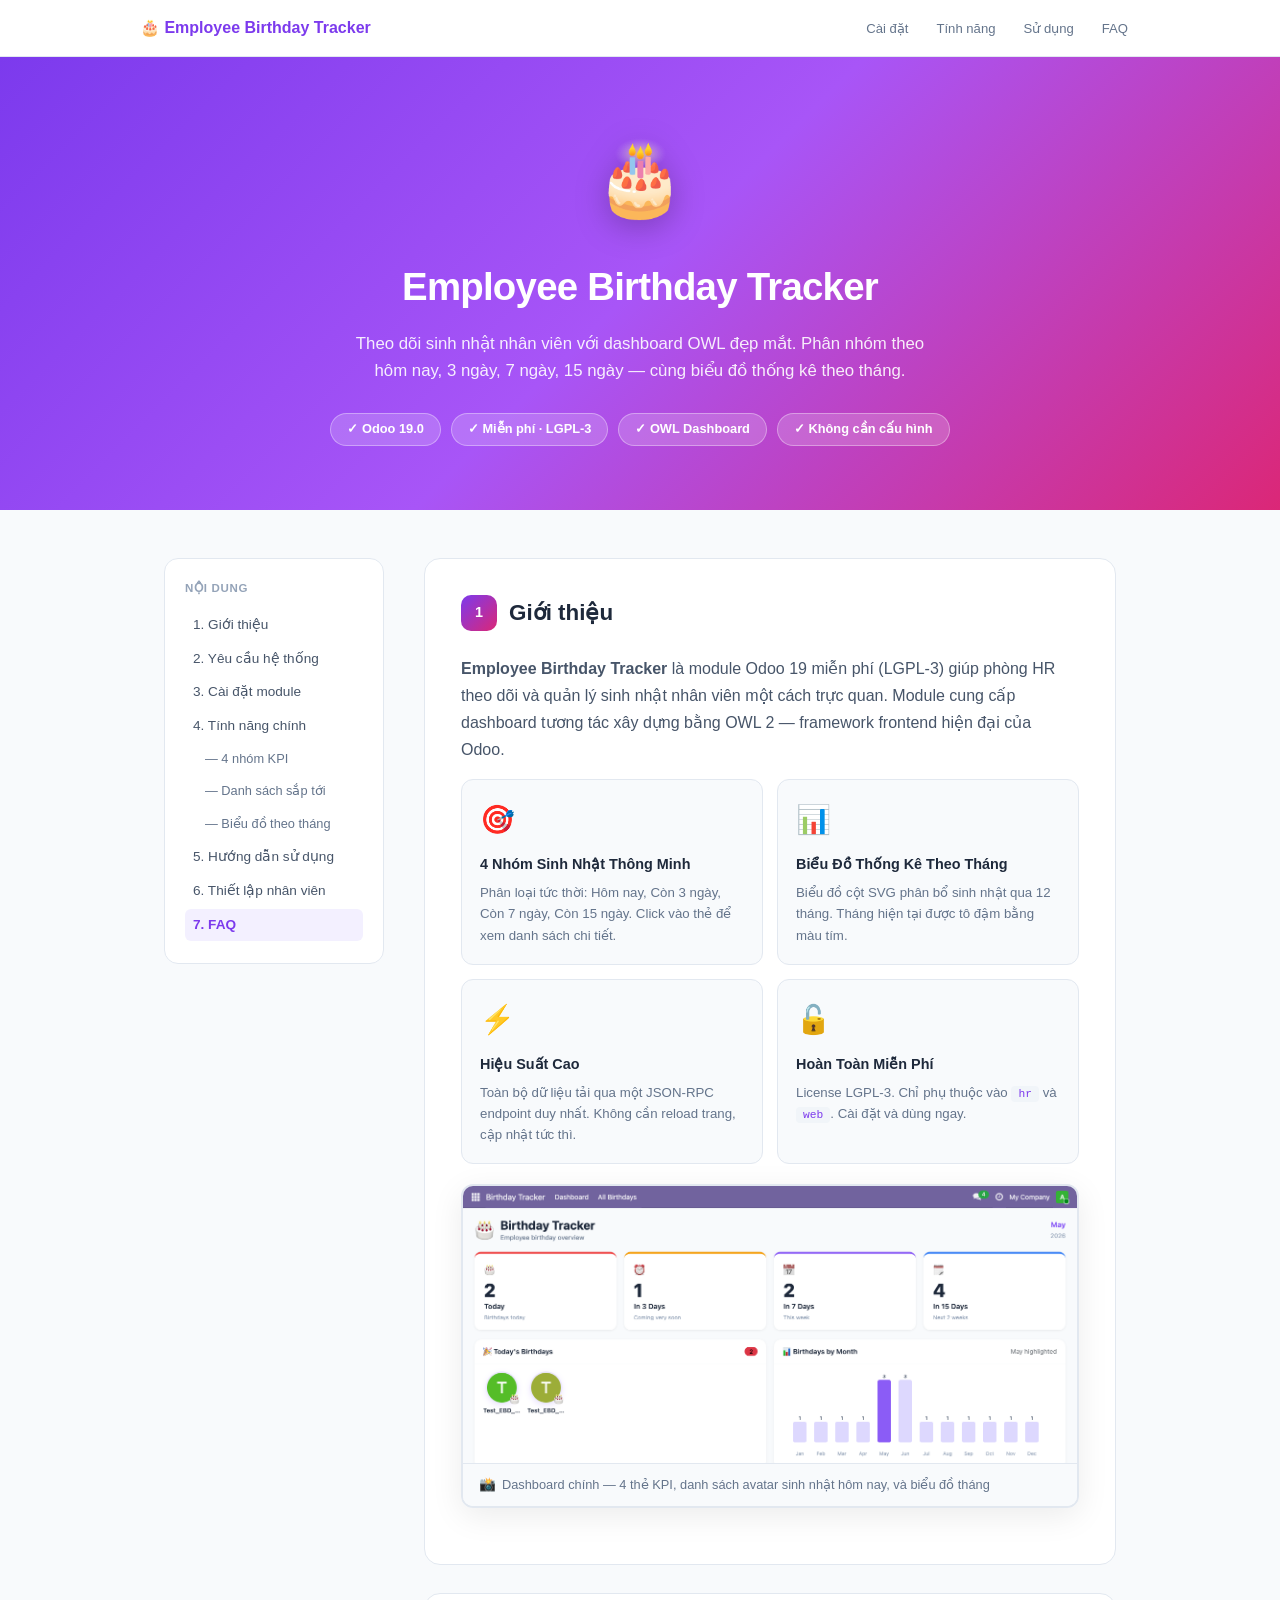
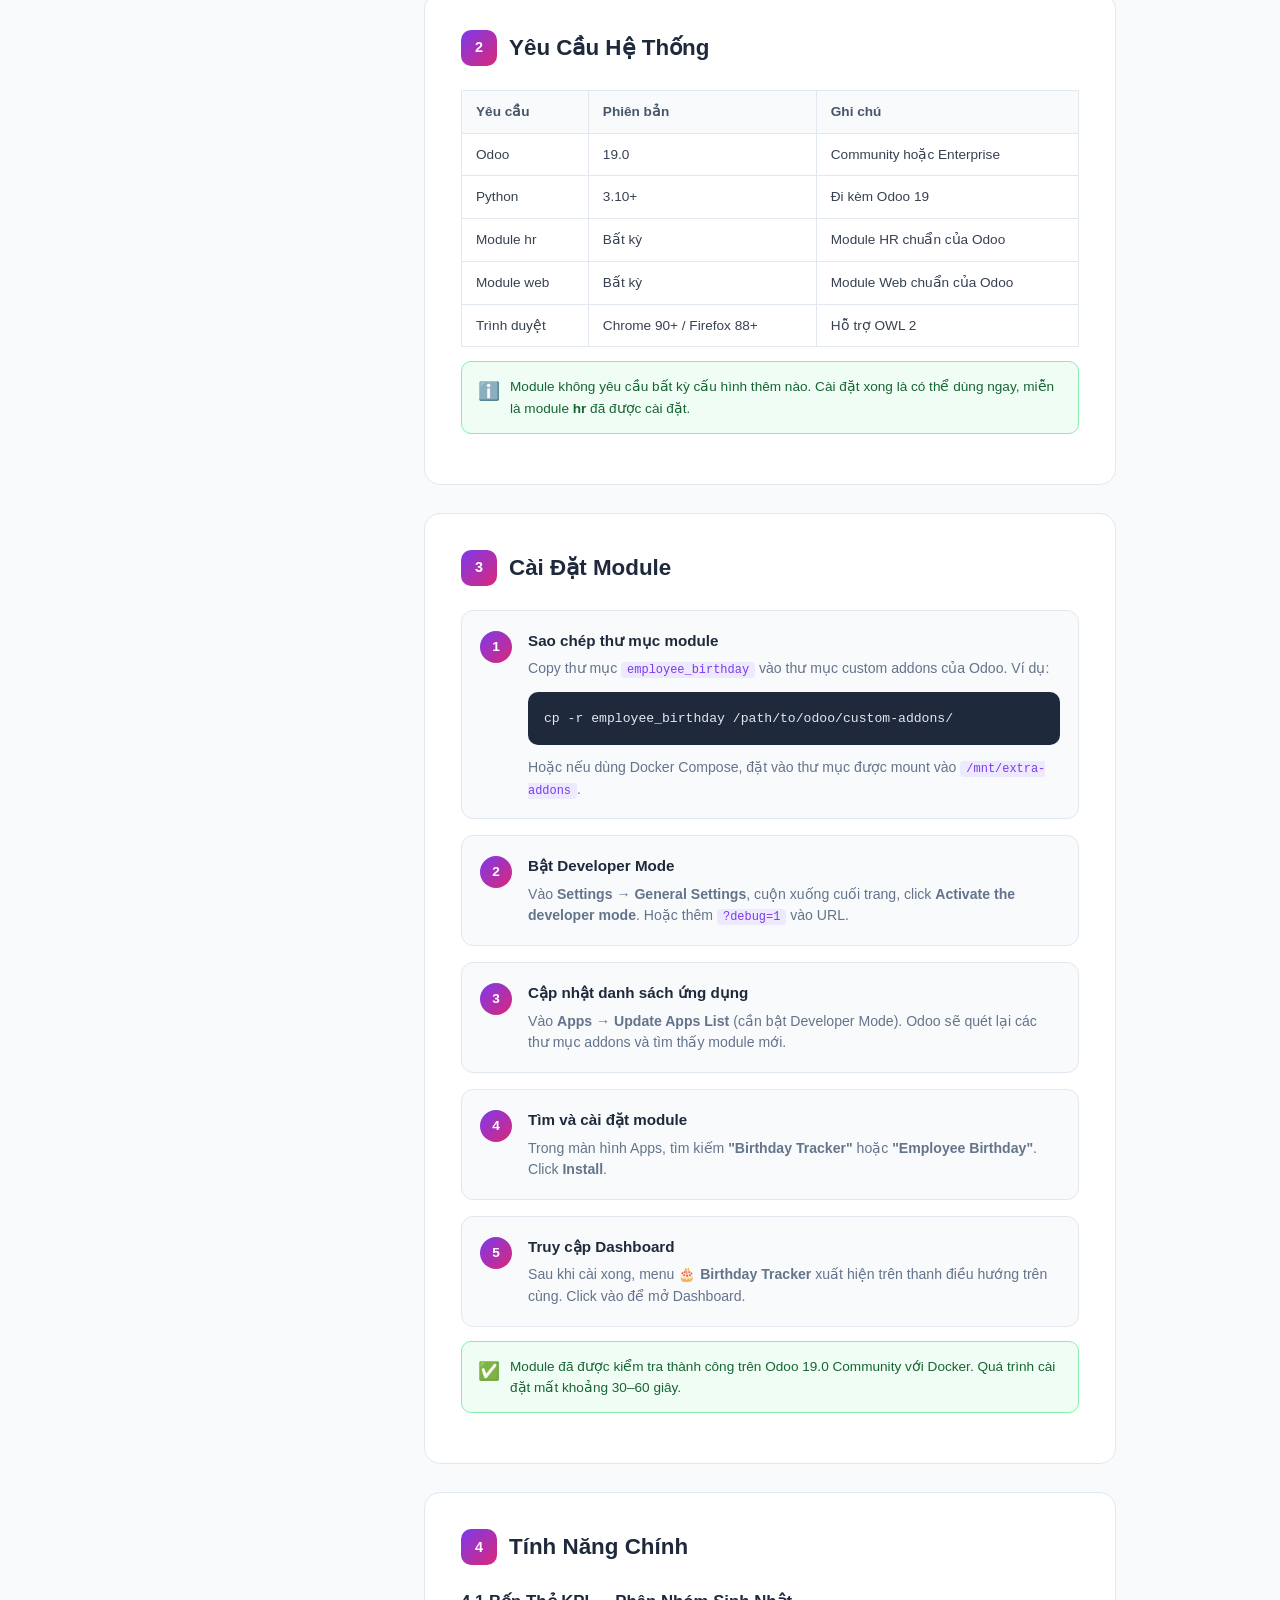
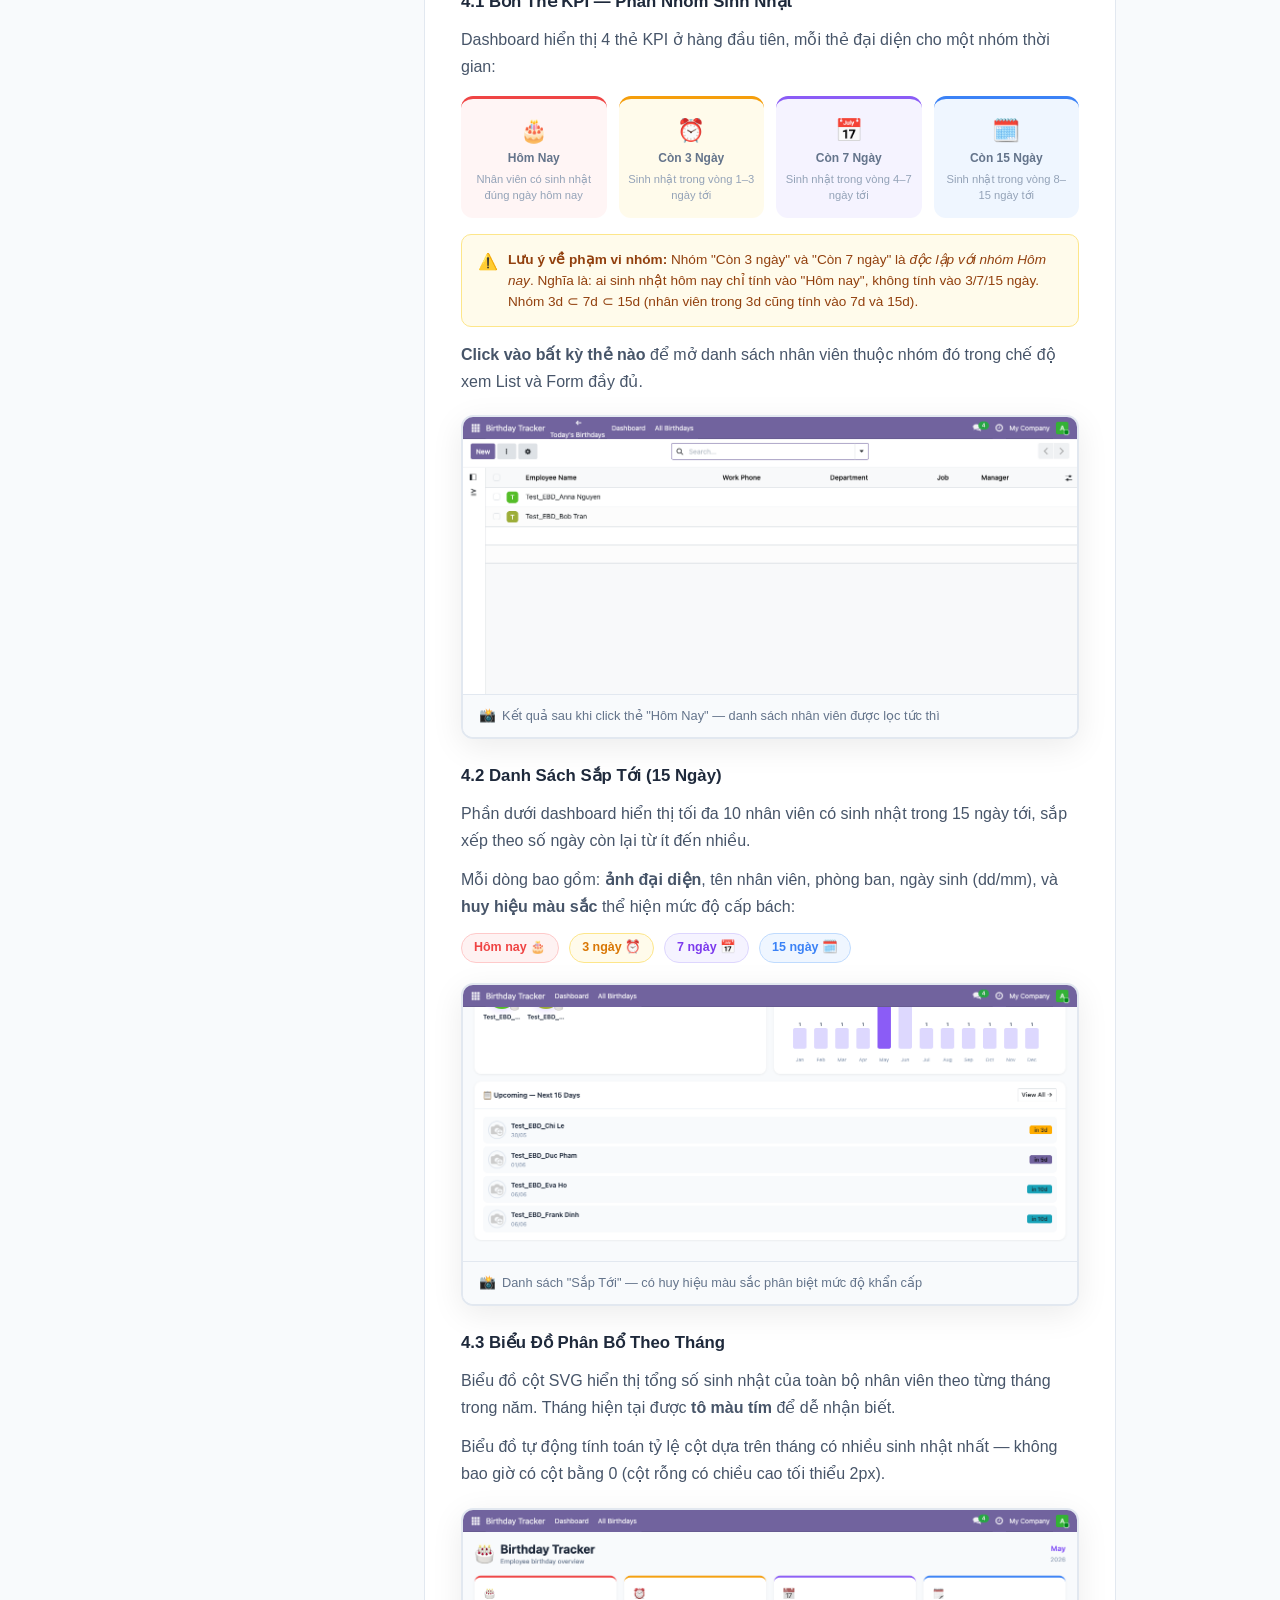
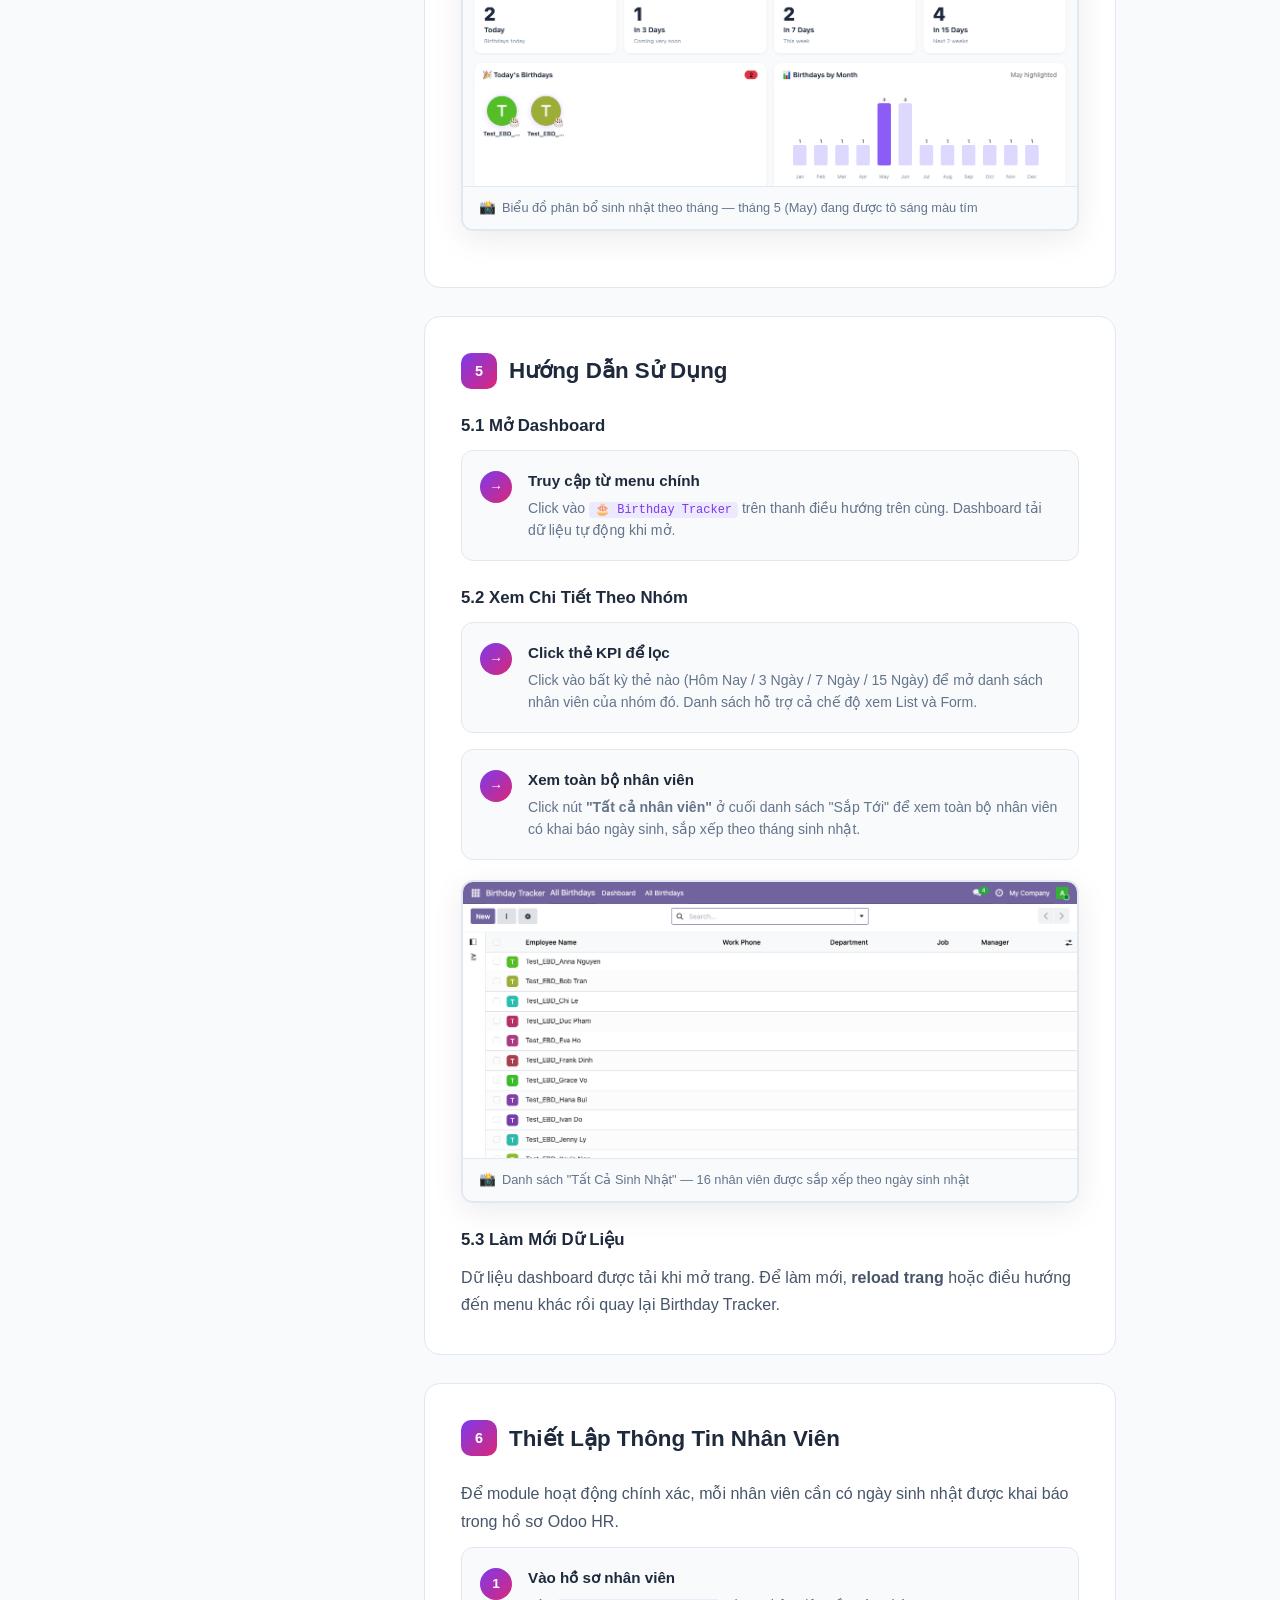
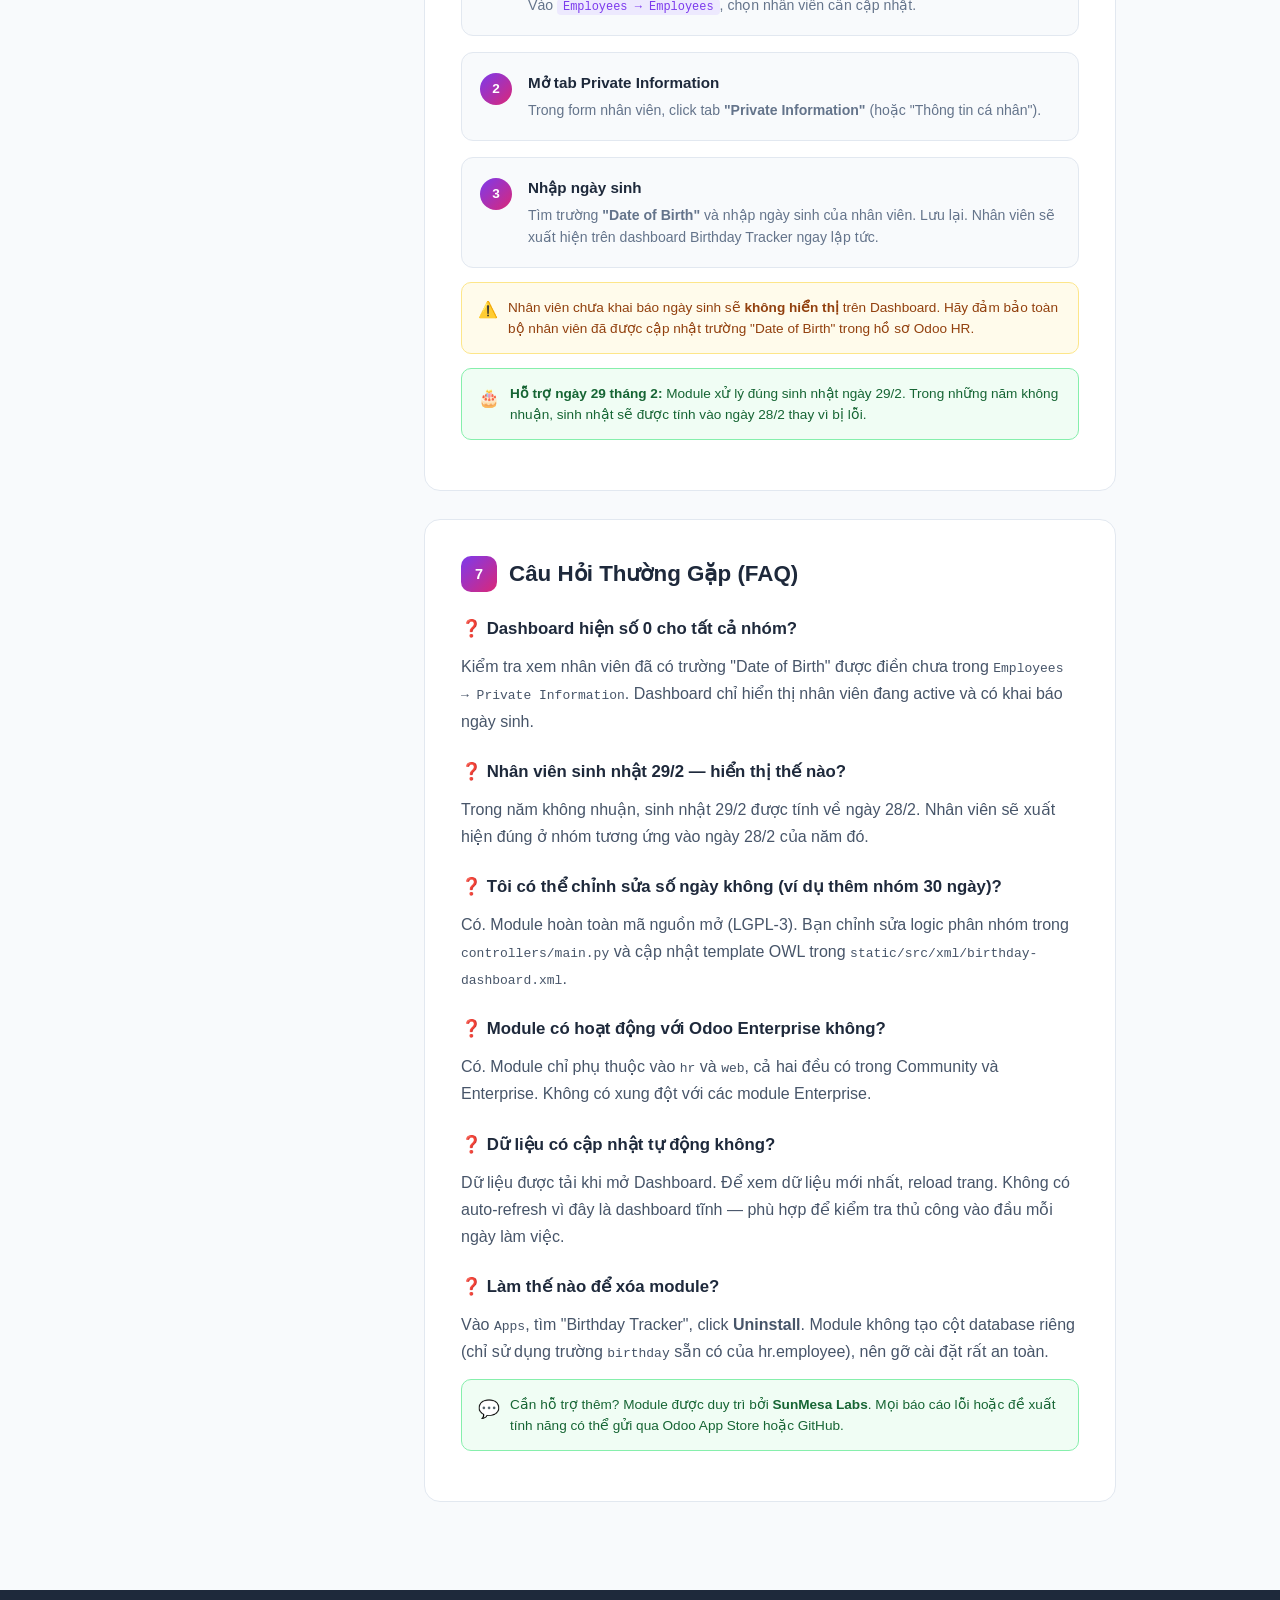
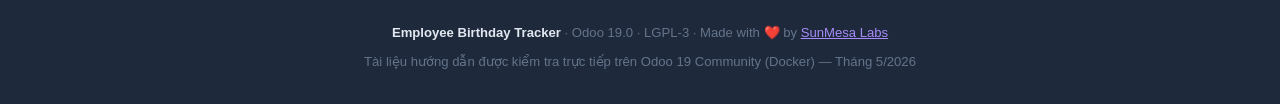
==== commit 5afd4752: "chore: publish under SunMesa Labs Author, website and support email now SunMesa Labs / odoo.sunmesal" ====
--- a/odoo_employee_birthday/static/description/guide.html
+++ b/odoo_employee_birthday/static/description/guide.html
@@ -473,7 +473,7 @@
 
       <div class="info-box">
         <span class="icon">💬</span>
-        <p>Cần hỗ trợ thêm? Module được duy trì bởi <strong>Randy Nguyen</strong>. Mọi báo cáo lỗi hoặc đề xuất tính năng có thể gửi qua Odoo App Store hoặc GitHub.</p>
+        <p>Cần hỗ trợ thêm? Module được duy trì bởi <strong>SunMesa Labs</strong>. Mọi báo cáo lỗi hoặc đề xuất tính năng có thể gửi qua Odoo App Store hoặc GitHub.</p>
       </div>
     </section>
 
@@ -481,7 +481,7 @@
 </div>
 
 <footer>
-  <p><strong>Employee Birthday Tracker</strong> · Odoo 19.0 · LGPL-3 · Made with ❤️ by <a href="#">Randy Nguyen</a></p>
+  <p><strong>Employee Birthday Tracker</strong> · Odoo 19.0 · LGPL-3 · Made with ❤️ by <a href="https://odoo.sunmesalabs.com">SunMesa Labs</a></p>
   <p style="margin-top:8px">Tài liệu hướng dẫn được kiểm tra trực tiếp trên Odoo 19 Community (Docker) — Tháng 5/2026</p>
 </footer>
 
